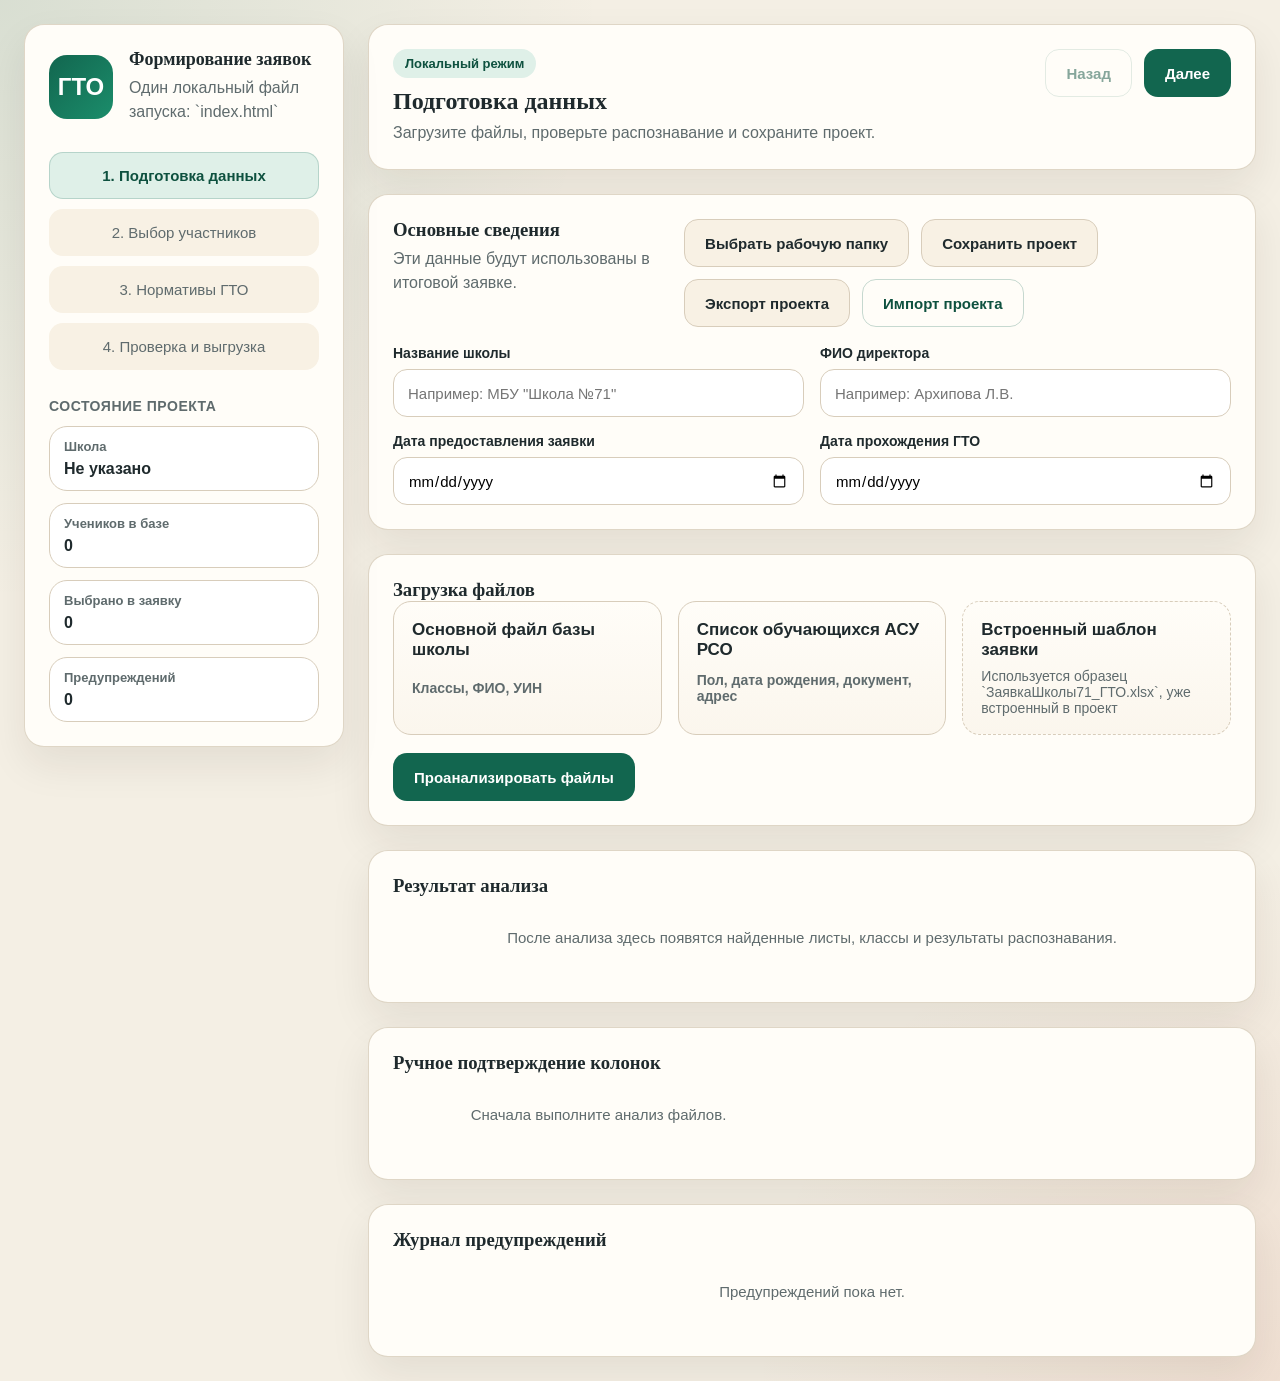
==== GTO_App/workspace.html @ 5d2a5304 "fix: hide prepare step when roster loaded, cross-class search, JSZip error, inline standards CRUD - " ====
<!DOCTYPE html>
<html lang="ru">
<head>
  <meta charset="UTF-8">
  <meta name="viewport" content="width=device-width, initial-scale=1.0">
  <title>ГТО: рабочее пространство</title>
  <link rel="stylesheet" href="styles/main.css">
  <link rel="stylesheet" href="styles/workspace-bar.css">
  <link rel="stylesheet" href="styles/standards.css">
</head>
<body>
  <!-- Session context bar (integration point — shown only when opened from dashboard) -->
  <div id="sessionBar" class="session-bar" style="display:none">
    <div class="session-bar-inner">
      <a href="index.html" class="session-bar-back" id="backToDashboard">
        <svg width="18" height="18" viewBox="0 0 18 18" fill="none"><path d="M11 14L6 9l5-5" stroke="currentColor" stroke-width="2" stroke-linecap="round" stroke-linejoin="round"/></svg>
        На главную
      </a>
      <div class="session-bar-info">
        <span class="session-bar-label" id="sessionBarLabel">Загрузка...</span>
        <span class="session-bar-save" id="sessionBarSave"></span>
      </div>
    </div>
  </div>

  <div class="page-shell">
    <aside class="sidebar">
      <div class="brand">
        <div class="brand-mark">ГТО</div>
        <div>
          <h1>Формирование заявок</h1>
          <p>Один локальный файл запуска: `index.html`</p>
        </div>
      </div>

      <nav class="step-nav" id="stepNav"></nav>

      <section class="status-panel">
        <h2>Состояние проекта</h2>
        <div id="projectSummary" class="stack gap-sm"></div>
      </section>
    </aside>

    <main class="content">
      <header class="hero">
        <div>
          <span class="hero-kicker">Локальный режим</span>
          <h2 id="screenTitle">Подготовка данных</h2>
          <p id="screenDescription">Загрузите файлы, проверьте распознавание и сохраните проект.</p>
        </div>
        <div class="hero-actions">
          <button id="prevStepBtn" class="btn btn-ghost" type="button">Назад</button>
          <button id="nextStepBtn" class="btn btn-primary" type="button">Далее</button>
        </div>
      </header>

      <section id="screen-prepare" class="screen is-active">
        <section class="card">
          <div class="section-head">
            <div>
              <h3>Основные сведения</h3>
              <p>Эти данные будут использованы в итоговой заявке.</p>
            </div>
            <div class="actions-row">
              <button id="chooseFolderBtn" class="btn btn-secondary" type="button">Выбрать рабочую папку</button>
              <button id="saveProjectBtn" class="btn btn-secondary" type="button">Сохранить проект</button>
              <button id="exportStateBtn" class="btn btn-secondary" type="button">Экспорт проекта</button>
              <label class="btn btn-ghost file-btn">
                Импорт проекта
                <input id="importStateInput" type="file" accept=".json">
              </label>
            </div>
          </div>

          <div class="form-grid">
            <label>
              <span>Название школы</span>
              <input id="schoolNameInput" type="text" placeholder="Например: МБУ &quot;Школа №71&quot;">
            </label>
            <label>
              <span>ФИО директора</span>
              <input id="directorInput" type="text" placeholder="Например: Архипова Л.В.">
            </label>
            <label>
              <span>Дата предоставления заявки</span>
              <input id="submissionDateInput" type="date">
            </label>
            <label>
              <span>Дата прохождения ГТО</span>
              <input id="eventDateInput" type="date">
            </label>
          </div>
        </section>

        <section class="card">
          <h3>Загрузка файлов</h3>
          <div class="upload-grid">
            <label class="upload-card">
              <span class="upload-title">Основной файл базы школы</span>
              <span class="upload-hint">Классы, ФИО, УИН</span>
              <input id="schoolFileInput" type="file" accept=".xlsx,.xls">
            </label>
            <label class="upload-card">
              <span class="upload-title">Список обучающихся АСУ РСО</span>
              <span class="upload-hint">Пол, дата рождения, документ, адрес</span>
              <input id="asuFileInput" type="file" accept=".xlsx,.xls">
            </label>
            <div class="upload-card upload-card-static">
              <span class="upload-title">Встроенный шаблон заявки</span>
              <span class="upload-hint">Используется образец `ЗаявкаШколы71_ГТО.xlsx`, уже встроенный в проект</span>
            </div>
          </div>

          <div class="actions-row">
            <button id="analyzeBtn" class="btn btn-primary" type="button">Проанализировать файлы</button>
          </div>
        </section>

        <section class="card">
          <h3>Результат анализа</h3>
          <div id="analysisSummary" class="stack"></div>
        </section>

        <section class="card">
          <h3>Ручное подтверждение колонок</h3>
          <div id="mappingEditor" class="mapping-grid"></div>
        </section>

        <section class="card">
          <h3>Журнал предупреждений</h3>
          <div id="issuesList" class="issue-list"></div>
        </section>
      </section>

      <section id="screen-select" class="screen">
        <section class="card">
          <div class="toolbar">
            <label class="toolbar-field grow">
              <span>Поиск по ФИО</span>
              <input id="studentSearchInput" type="search" placeholder="Введите фамилию или имя">
            </label>
            <label class="toolbar-field">
              <span>Фильтр</span>
              <select id="studentFilterSelect">
                <option value="all">Все</option>
                <option value="missingUin">Без УИН</option>
                <option value="selected">Уже добавленные</option>
                <option value="unselected">Еще не добавленные</option>
              </select>
            </label>
            <button id="addManualBtn" class="btn btn-secondary" type="button">Добавить вручную</button>
          </div>

          <div id="classTabs" class="class-tabs"></div>
          <div id="studentsTableWrap" class="table-wrap"></div>
        </section>

        <section class="card">
          <div class="section-head">
            <div>
              <h3>Выбранные участники</h3>
              <p>Список автоматически сортируется по алфавиту.</p>
            </div>
            <div id="selectedCountBadge" class="badge">0 участников</div>
          </div>
          <div id="selectedList" class="selected-list"></div>
        </section>
      </section>

      <section id="screen-standards" class="screen">
        <section class="card">
          <div class="section-head">
            <div>
              <h3>Выбор нормативов ГТО</h3>
              <p>Для каждого участника автоматически подгружаются испытания его ступени. Отметьте нужные.</p>
            </div>
          </div>
          <div id="standardsWrap"></div>
        </section>
      </section>

      <section id="screen-review" class="screen">
        <section class="card">
          <div class="stats-grid" id="reviewStats"></div>
        </section>

        <section class="card">
          <div class="section-head">
            <div>
              <h3>Проблемы перед выгрузкой</h3>
              <p>Нераспознанные поля будут заменены на прочерк и отмечены красным в Excel.</p>
            </div>
            <button id="downloadExcelBtn" class="btn btn-primary" type="button">Скачать Excel-заявку</button>
            <button id="downloadCardsBtn" class="btn btn-secondary" type="button">Скачать карточки-заявки на всех участников</button>
          </div>
          <div id="reviewIssues" class="issue-list"></div>
        </section>

        <section class="card">
          <h3>Предпросмотр заявки</h3>
          <div id="reviewTableWrap" class="table-wrap"></div>
        </section>
      </section>
    </main>
  </div>

  <dialog id="manualDialog" class="dialog">
    <form method="dialog" id="manualForm" class="dialog-form">
      <div class="dialog-head">
        <h3>Добавить участника вручную</h3>
        <button class="icon-btn" value="cancel" type="submit">×</button>
      </div>
      <div class="form-grid">
        <label><span>ФИО</span><input name="fullName" type="text" required></label>
        <label><span>Класс или группа</span><input name="className" type="text"></label>
        <label><span>УИН / WIN</span><input name="uin" type="text"></label>
        <label>
          <span>Пол</span>
          <select name="gender">
            <option value="">Не указано</option>
            <option value="мужской">Мужской</option>
            <option value="женский">Женский</option>
          </select>
        </label>
        <label><span>Дата рождения</span><input name="birthDate" type="date"></label>
        <label><span>Номер документа</span><input name="documentNumber" type="text"></label>
        <label><span>Адрес проживания</span><input name="address" type="text"></label>
        <label><span>Место учебы</span><input name="schoolName" type="text"></label>
      </div>
      <div class="dialog-actions">
        <button class="btn btn-secondary" value="cancel" type="submit">Отмена</button>
        <button id="saveManualBtn" class="btn btn-primary" value="default" type="button">Добавить</button>
      </div>
    </form>
  </dialog>

  <script src="assets/vendor/xlsx.full.min.js"></script>
  <script src="assets/vendor/jszip.min.js"></script>
  <script src="assets/vendor/exceljs.min.js"></script>
  <script src="scripts/core/config.js"></script>
  <script src="scripts/core/builtin-template.js"></script>
  <script src="scripts/core/card-template.js"></script>
  <script src="scripts/core/gto-standards.js"></script>
  <script src="scripts/core/utils.js"></script>
  <script src="scripts/core/logger.js"></script>
  <script src="scripts/core/session-storage.js"></script>
  <script src="scripts/core/school-storage.js"></script>
  <script src="scripts/core/storage.js"></script>
  <script src="scripts/data/normalizer.js"></script>
  <script src="scripts/data/calculations.js"></script>
  <script src="scripts/data/mapper.js"></script>
  <script src="scripts/excel/excel-reader.js"></script>
  <script src="scripts/excel/exporter.js"></script>
  <script src="scripts/core/app-state.js"></script>
  <script src="scripts/core/standards-storage.js"></script>
  <script src="scripts/generators/card-generator.js"></script>
  <script src="scripts/ui/app.js"></script>
</body>
</html>
---- GTO_App/styles/main.css ----
:root {
  --bg: #f4efe4;
  --panel: #fffdf8;
  --panel-soft: #f8f1e4;
  --text: #1f2a2d;
  --muted: #5f6b6d;
  --line: #d8cdbb;
  --accent: #12664f;
  --accent-strong: #0e513f;
  --accent-soft: #dff0e8;
  --warning: #c5512f;
  --warning-soft: #fbe5df;
  --danger-soft: #ffdedd;
  --success: #1b8d6b;
  --success-soft: #d4f5e6;
  --shadow: 0 18px 40px rgba(40, 30, 18, 0.08);
  --radius: 20px;
  --radius-sm: 12px;
  --font-main: "Segoe UI", "Trebuchet MS", sans-serif;
  --font-accent: "Georgia", "Times New Roman", serif;
}

* { box-sizing: border-box; }

html, body {
  margin: 0;
  min-height: 100%;
  font-family: var(--font-main);
  color: var(--text);
  background:
    radial-gradient(circle at top left, rgba(18, 102, 79, 0.12), transparent 32%),
    radial-gradient(circle at bottom right, rgba(197, 81, 47, 0.1), transparent 28%),
    var(--bg);
}

body { padding: 24px; }
a { color: inherit; text-decoration: none; }
button, input, select { font: inherit; }

.page-shell {
  display: grid;
  grid-template-columns: 320px minmax(0, 1fr);
  gap: 24px;
  max-width: 1520px;
  margin: 0 auto;
}

.sidebar, .card, .hero {
  background: var(--panel);
  border: 1px solid rgba(216, 205, 187, 0.8);
  border-radius: var(--radius);
  box-shadow: var(--shadow);
}

.sidebar {
  position: sticky;
  top: 24px;
  align-self: start;
  padding: 24px;
}

.brand { display: flex; align-items: center; gap: 16px; margin-bottom: 28px; }
.brand-mark {
  width: 64px; height: 64px; display: grid; place-items: center; border-radius: 18px;
  background: linear-gradient(135deg, #12664f, #1b8d6b); color: white; font-weight: 800; font-size: 24px;
  flex-shrink: 0;
}
.brand h1, .hero h2, .card h3, .dialog h3 { margin: 0; font-family: var(--font-accent); }
.brand h1 { font-size: 18px; }
.brand p, .hero p, .section-head p, .status-item small, .issue-card p { color: var(--muted); margin: 6px 0 0; line-height: 1.5; }

.step-nav { display: grid; gap: 10px; margin-bottom: 28px; }
.step-link {
  padding: 14px 16px; border-radius: 14px; background: var(--panel-soft); color: var(--muted);
  border: 1px solid transparent; cursor: pointer; font-size: 15px; font-weight: 500;
  transition: all 0.2s ease;
}
.step-link:hover { background: var(--accent-soft); }
.step-link.is-active { background: var(--accent-soft); color: var(--accent-strong); border-color: rgba(18, 102, 79, 0.2); font-weight: 700; }

.status-panel h2 { font-size: 14px; text-transform: uppercase; letter-spacing: 0.5px; color: var(--muted); margin: 0 0 12px; }

.content { display: grid; gap: 24px; }
.hero, .card { padding: 24px; }
.hero { display: flex; justify-content: space-between; align-items: start; gap: 20px; }
.hero-kicker { display: inline-block; margin-bottom: 10px; padding: 7px 12px; border-radius: 999px; background: var(--accent-soft); color: var(--accent-strong); font-size: 13px; font-weight: 700; }
.hero-actions, .actions-row, .dialog-actions { display: flex; flex-wrap: wrap; gap: 12px; }

.btn {
  display: inline-flex; align-items: center; justify-content: center; min-height: 48px; padding: 0 20px;
  border-radius: 14px; border: 1px solid transparent; cursor: pointer;
  font-weight: 600; font-size: 15px;
  transition: transform 0.18s ease, background 0.18s ease, box-shadow 0.18s ease;
}
.btn:hover { transform: translateY(-1px); }
.btn:active { transform: translateY(0); }
.btn:disabled { opacity: 0.5; cursor: not-allowed; transform: none; }
.btn-primary { background: var(--accent); color: white; }
.btn-primary:hover { background: var(--accent-strong); box-shadow: 0 4px 16px rgba(18, 102, 79, 0.3); }
.btn-secondary { background: var(--panel-soft); color: var(--text); border-color: var(--line); }
.btn-secondary:hover { background: #f0e8d8; }
.btn-ghost { background: transparent; color: var(--accent-strong); border-color: rgba(18, 102, 79, 0.24); }
.btn-ghost:hover { background: var(--accent-soft); }
.btn-danger { background: var(--warning); color: white; }
.btn-danger:hover { background: #b3461f; }
.btn-sm { min-height: 38px; padding: 0 14px; font-size: 14px; border-radius: 10px; }
.file-btn input, .upload-card input { display: none; }

.form-grid, .upload-grid, .stats-grid, .mapping-grid {
  display: grid;
  gap: 16px;
}
.form-grid { grid-template-columns: repeat(2, minmax(0, 1fr)); }
.upload-grid { grid-template-columns: repeat(3, minmax(0, 1fr)); margin-bottom: 18px; }
.stats-grid { grid-template-columns: repeat(4, minmax(0, 1fr)); }
.mapping-grid { grid-template-columns: repeat(2, minmax(0, 1fr)); }

label span, .toolbar-field span { display: block; margin-bottom: 8px; font-size: 14px; font-weight: 600; }
input[type="text"], input[type="date"], input[type="search"], select {
  width: 100%; min-height: 48px; padding: 12px 14px;
  border: 1px solid var(--line); border-radius: 14px; background: white;
  font-size: 15px;
  transition: border-color 0.2s, box-shadow 0.2s;
}
input[type="text"]:focus, input[type="date"]:focus, input[type="search"]:focus, select:focus {
  outline: none; border-color: var(--accent); box-shadow: 0 0 0 3px rgba(18, 102, 79, 0.12);
}

.upload-card, .status-item, .issue-card, .stat-card, .selected-row, .summary-card {
  border: 1px solid var(--line);
  border-radius: 18px;
  background: white;
}

.upload-card {
  display: grid; gap: 8px; padding: 18px; min-height: 132px; cursor: pointer;
  background: linear-gradient(180deg, #fffdf8, #fbf6ed);
  transition: border-color 0.2s, background 0.2s, box-shadow 0.2s;
}
.upload-card:hover {
  border-color: var(--accent);
  box-shadow: 0 4px 12px rgba(18, 102, 79, 0.1);
}

.upload-card-static {
  cursor: default;
  border-style: dashed;
}
.upload-card-static:hover {
  border-color: var(--line);
  box-shadow: none;
}

.upload-card--has-file {
  border-color: var(--success);
  background: linear-gradient(180deg, #f0faf2, #e6f5ea);
  border-width: 2px;
}

.upload-file-name {
  font-size: 13px;
  font-weight: 600;
  color: var(--success);
  word-break: break-all;
}

.upload-file-name:not(:empty)::before {
  content: '\2713  ';
}

.upload-title { margin: 0; font-size: 17px; font-weight: 700; }
.upload-hint { color: var(--muted); font-size: 14px; }
.stack { display: grid; gap: 16px; }
.gap-sm { gap: 12px; }
.status-item, .summary-card, .issue-card, .stat-card { padding: 16px; }
.status-item strong, .stat-card strong, .summary-card strong { display: block; margin-bottom: 6px; font-size: 15px; }
.stat-card { text-align: center; }
.stat-card div { font-size: 28px; font-weight: 800; color: var(--accent-strong); }
.status-badge, .badge { display: inline-flex; align-items: center; gap: 8px; padding: 8px 12px; border-radius: 999px; font-size: 13px; font-weight: 700; }
.status-ok, .badge { background: var(--accent-soft); color: var(--accent-strong); }
.status-warn { background: #fff2d8; color: #8a5a08; }
.status-danger { background: var(--warning-soft); color: var(--warning); }

.toolbar { display: flex; flex-wrap: wrap; gap: 16px; margin-bottom: 20px; align-items: end; }
.toolbar-field { min-width: 220px; }
.grow { flex: 1; }
.class-tabs { display: flex; flex-wrap: wrap; gap: 10px; margin-bottom: 18px; }
.class-tab {
  padding: 10px 16px; border-radius: 999px; border: 1px solid var(--line);
  background: white; cursor: pointer; font-size: 14px; font-weight: 600;
  transition: all 0.2s;
}
.class-tab:hover { border-color: var(--accent); color: var(--accent); }
.class-tab.is-active { background: var(--accent); color: white; border-color: var(--accent); }
.class-tab-fixed { border-style: dashed; }
.class-tab-fixed.is-active { border-style: solid; }
.class-tab-sep { width: 1px; align-self: stretch; background: var(--line); margin: 2px 4px; }

.table-wrap { overflow-x: auto; border: 1px solid var(--line); border-radius: 18px; background: white; }
table { width: 100%; border-collapse: collapse; min-width: 900px; }
th, td { padding: 12px 10px; border-bottom: 1px solid #eee7db; text-align: left; vertical-align: top; font-size: 14px; }
thead th { background: #faf5eb; font-size: 13px; font-weight: 700; text-transform: uppercase; letter-spacing: 0.3px; color: var(--muted); position: sticky; top: 0; z-index: 1; }
tbody tr { transition: background 0.15s; }
tbody tr:hover { background: #fffaf0; }
tbody tr:last-child td { border-bottom: none; }
.cell-danger { background: var(--danger-soft); }

.issue-list, .selected-list { display: grid; gap: 12px; }
.selected-row { display: flex; align-items: center; justify-content: space-between; gap: 16px; padding: 14px 16px; }
.selected-row strong { display: block; margin-bottom: 4px; }
.muted { color: var(--muted); font-size: 13px; }
.section-head { display: flex; align-items: start; justify-content: space-between; gap: 16px; margin-bottom: 18px; }

.dialog { width: min(860px, calc(100vw - 32px)); border: 0; border-radius: 24px; padding: 0; box-shadow: 0 24px 64px rgba(0,0,0,0.2); }
.dialog::backdrop { background: rgba(20, 20, 20, 0.45); backdrop-filter: blur(4px); }
.dialog-form { padding: 28px; background: white; border-radius: 24px; }
.dialog-head { display: flex; align-items: center; justify-content: space-between; margin-bottom: 20px; }
.icon-btn { width: 40px; height: 40px; border: 0; border-radius: 50%; background: var(--panel-soft); cursor: pointer; font-size: 24px; transition: background 0.2s; }
.icon-btn:hover { background: var(--danger-soft); }

.screen { display: none; gap: 24px; }
.screen.is-active { display: grid; }
.empty-state { padding: 32px; text-align: center; color: var(--muted); font-size: 15px; }

/* Summary cards in sidebar */
.summary-card { padding: 12px 14px; }
.summary-card strong { font-size: 13px; color: var(--muted); }
.summary-card div { font-size: 16px; font-weight: 700; }

/* Issue cards */
.issue-card { padding: 14px 16px; }
.issue-card strong { display: block; margin: 6px 0 4px; }

/* Mapping editor */
.mapping-grid .status-item { display: grid; gap: 12px; }
.mapping-grid .status-item label { display: grid; grid-template-columns: 1fr 2fr; gap: 8px; align-items: center; }
.mapping-grid .status-item label span { margin: 0; font-size: 13px; }
.mapping-grid .status-item label select { min-height: 40px; font-size: 13px; border-radius: 10px; }

/* Download button highlight */
#downloadExcelBtn {
  min-height: 52px; padding: 0 28px; font-size: 16px; font-weight: 700;
  background: linear-gradient(135deg, #12664f, #1b8d6b);
  box-shadow: 0 4px 16px rgba(18, 102, 79, 0.3);
}
#downloadExcelBtn:hover {
  box-shadow: 0 6px 24px rgba(18, 102, 79, 0.4);
}

@media (max-width: 1100px) {
  .page-shell { grid-template-columns: 1fr; }
  .sidebar { position: static; }
  .upload-grid, .form-grid, .mapping-grid { grid-template-columns: 1fr; }
  .stats-grid { grid-template-columns: repeat(2, 1fr); }
  .hero { flex-direction: column; }
}

@media (max-width: 600px) {
  body { padding: 12px; }
  .hero, .card { padding: 16px; }
  .stats-grid { grid-template-columns: 1fr; }
}
---- GTO_App/styles/workspace-bar.css ----
/* Session context bar — displayed when workspace is opened from dashboard */
.session-bar {
  position: sticky;
  top: 0;
  z-index: 200;
  background: rgba(255, 253, 248, 0.92);
  backdrop-filter: blur(16px);
  border-bottom: 1px solid var(--line);
  padding: 0 24px;
}
.session-bar-inner {
  max-width: 1520px;
  margin: 0 auto;
  display: flex;
  align-items: center;
  justify-content: space-between;
  height: 48px;
  gap: 16px;
}
.session-bar-back {
  display: inline-flex;
  align-items: center;
  gap: 6px;
  padding: 6px 14px 6px 10px;
  border-radius: 999px;
  font-size: 14px;
  font-weight: 600;
  color: var(--accent-strong);
  text-decoration: none;
  background: var(--accent-soft);
  transition: background 0.2s, transform 0.15s;
  flex-shrink: 0;
}
.session-bar-back:hover {
  background: #c8e8d8;
  transform: translateX(-2px);
}
.session-bar-info {
  display: flex;
  align-items: center;
  gap: 12px;
  min-width: 0;
}
.session-bar-label {
  font-size: 14px;
  font-weight: 700;
  color: var(--text);
  white-space: nowrap;
  overflow: hidden;
  text-overflow: ellipsis;
}
.session-bar-save {
  font-size: 12px;
  font-weight: 600;
  color: var(--success);
  opacity: 0;
  transition: opacity 0.3s;
  white-space: nowrap;
}
.session-bar-save.is-visible {
  opacity: 1;
}

/* Offset body padding for session bar */
.session-bar + .page-shell {
  /* No change needed — the bar is sticky so it overlays the scroll */
}
---- GTO_App/styles/standards.css ----
/* ---- Standards selection step (workspace) ---- */
.standards-stage-nav {
  display: flex;
  flex-wrap: wrap;
  gap: 0.35rem;
  margin-bottom: 1rem;
  padding-bottom: 0.75rem;
  border-bottom: 1px solid var(--color-border, #e2e8f0);
  align-items: center;
}
.standards-stage-nav .class-tab {
  font-size: 0.8rem;
  padding: 0.3rem 0.6rem;
}
.standards-stage-nav .class-tab small {
  font-size: 0.7rem;
}
.standards-check-mark {
  color: #22c55e;
  font-weight: bold;
  margin-left: 0.2rem;
}
.standards-mode-bar {
  display: flex;
  align-items: center;
  gap: 0.35rem;
  margin-bottom: 0.75rem;
  padding: 0.5rem 0.75rem;
  background: var(--color-surface, #f8fafc);
  border: 1px solid var(--color-border, #e2e8f0);
  border-radius: 0.5rem;
}
.standards-partial {
  background: #fef9c3;
  border-radius: 0.25rem;
}
.standards-individual-picker {
  margin-bottom: 0.75rem;
  padding: 0.6rem 0.75rem;
  background: var(--color-surface, #f8fafc);
  border: 1px solid var(--color-border, #e2e8f0);
  border-radius: 0.5rem;
}
.standards-individual-picker-header {
  display: flex;
  align-items: center;
  gap: 0.5rem;
  margin-bottom: 0.4rem;
  font-size: 0.85rem;
  font-weight: 600;
}
.standards-individual-person {
  display: block;
  padding: 0.2rem 0 0.2rem 0.5rem;
  cursor: pointer;
  font-size: 0.85rem;
}
.standards-individual-person:hover {
  background: var(--color-hover, #f1f5f9);
  border-radius: 0.25rem;
}
.standards-individual-person input[type="checkbox"] {
  margin-right: 0.4rem;
  accent-color: #3b82f6;
}

.standards-item {
  margin-bottom: 1rem;
  padding: 0.75rem;
  border: 1px solid var(--color-border, #e2e8f0);
  border-radius: 0.5rem;
  background: var(--color-surface, #f8fafc);
}
.standards-hint {
  font-weight: 400;
  color: #64748b;
  font-size: 0.8rem;
}
.standards-discipline {
  display: flex;
  align-items: center;
  padding: 0.25rem 0 0.25rem 0.5rem;
  cursor: pointer;
  font-size: 0.85rem;
}
.standards-discipline:hover {
  background: var(--color-hover, #f1f5f9);
  border-radius: 0.25rem;
}
.standards-discipline input[type="checkbox"] {
  margin-right: 0.5rem;
  accent-color: #3b82f6;
}
.standards-actions {
  margin-top: 1rem;
  display: flex;
  gap: 0.5rem;
  justify-content: flex-end;
  flex-wrap: wrap;
}
.standards-summary {
  display: flex;
  gap: 1.5rem;
  padding: 0.6rem 0.75rem;
  background: var(--color-surface, #f8fafc);
  border: 1px solid var(--color-border, #e2e8f0);
  border-radius: 0.5rem;
  margin-bottom: 0.75rem;
  font-size: 0.85rem;
}
.standards-warn {
  color: #dc2626;
}
.standards-item-header {
  font-weight: 600;
  margin-bottom: 0.5rem;
  font-size: 0.9rem;
  display: flex;
  justify-content: space-between;
  align-items: center;
}
.standards-toggle-btn {
  padding: 0.15rem 0.4rem !important;
  font-size: 0.7rem !important;
}
.standards-add-disc-btn {
  padding: 0.1rem 0.35rem !important;
  font-size: 0.8rem !important;
  line-height: 1;
  margin-left: 0.25rem;
}
.standards-remove-disc-btn {
  background: none;
  border: none;
  color: #94a3b8;
  cursor: pointer;
  font-size: 0.75rem;
  padding: 0 0.3rem;
  margin-left: auto;
  line-height: 1;
  opacity: 0;
  transition: opacity 0.15s;
}
.standards-discipline:hover .standards-remove-disc-btn {
  opacity: 1;
}
.standards-remove-disc-btn:hover {
  color: #dc2626;
}

/* ---- Standards management (dashboard) ---- */
.standards-mgmt-tabs {
  display: flex;
  flex-wrap: wrap;
  gap: 0.25rem;
  margin-bottom: 1rem;
}
.standards-mgmt-tabs .class-tab {
  font-size: 0.75rem;
  padding: 0.25rem 0.5rem;
}
.standards-mgmt-stage {
  margin-bottom: 1rem;
}
.standards-mgmt-item {
  border: 1px solid var(--color-border, #e2e8f0);
  border-radius: 0.5rem;
  padding: 0.6rem;
  margin-bottom: 0.5rem;
  background: var(--color-surface, #f8fafc);
}
.standards-mgmt-item-header {
  display: flex;
  justify-content: space-between;
  align-items: center;
  font-weight: 600;
  font-size: 0.85rem;
  margin-bottom: 0.35rem;
}
.standards-mgmt-disc {
  display: flex;
  justify-content: space-between;
  align-items: center;
  padding: 0.2rem 0 0.2rem 0.75rem;
  font-size: 0.8rem;
}
.standards-mgmt-disc:hover {
  background: var(--color-hover, #f1f5f9);
  border-radius: 0.25rem;
}
.standards-mgmt-disc .btn {
  padding: 0.1rem 0.35rem;
  font-size: 0.7rem;
}
.standards-mgmt-actions {
  display: flex;
  gap: 0.35rem;
}
.standards-mgmt-actions .btn {
  padding: 0.15rem 0.4rem;
  font-size: 0.7rem;
}
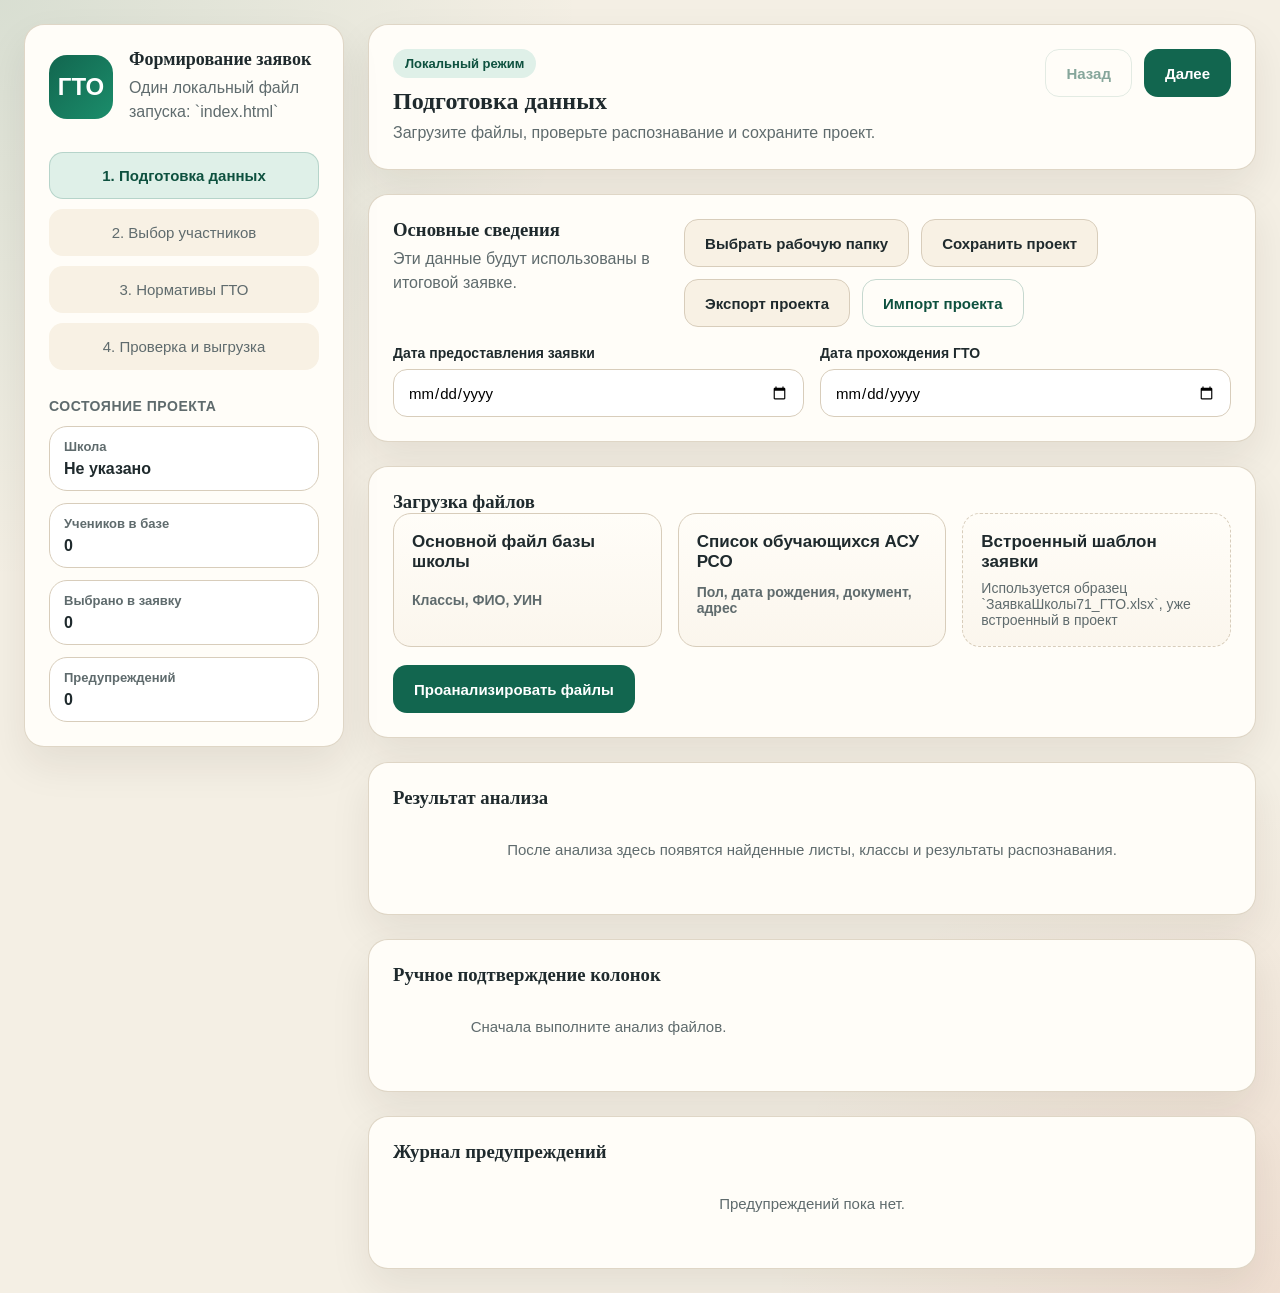
==== commit 4213d58a: "refactor: move school name and director to dashboard global settings - Add global settings bar (scho" ====
--- a/GTO_App/workspace.html
+++ b/GTO_App/workspace.html
@@ -73,14 +73,6 @@
           </div>
 
           <div class="form-grid">
-            <label>
-              <span>Название школы</span>
-              <input id="schoolNameInput" type="text" placeholder="Например: МБУ &quot;Школа №71&quot;">
-            </label>
-            <label>
-              <span>ФИО директора</span>
-              <input id="directorInput" type="text" placeholder="Например: Архипова Л.В.">
-            </label>
             <label>
               <span>Дата предоставления заявки</span>
               <input id="submissionDateInput" type="date">
